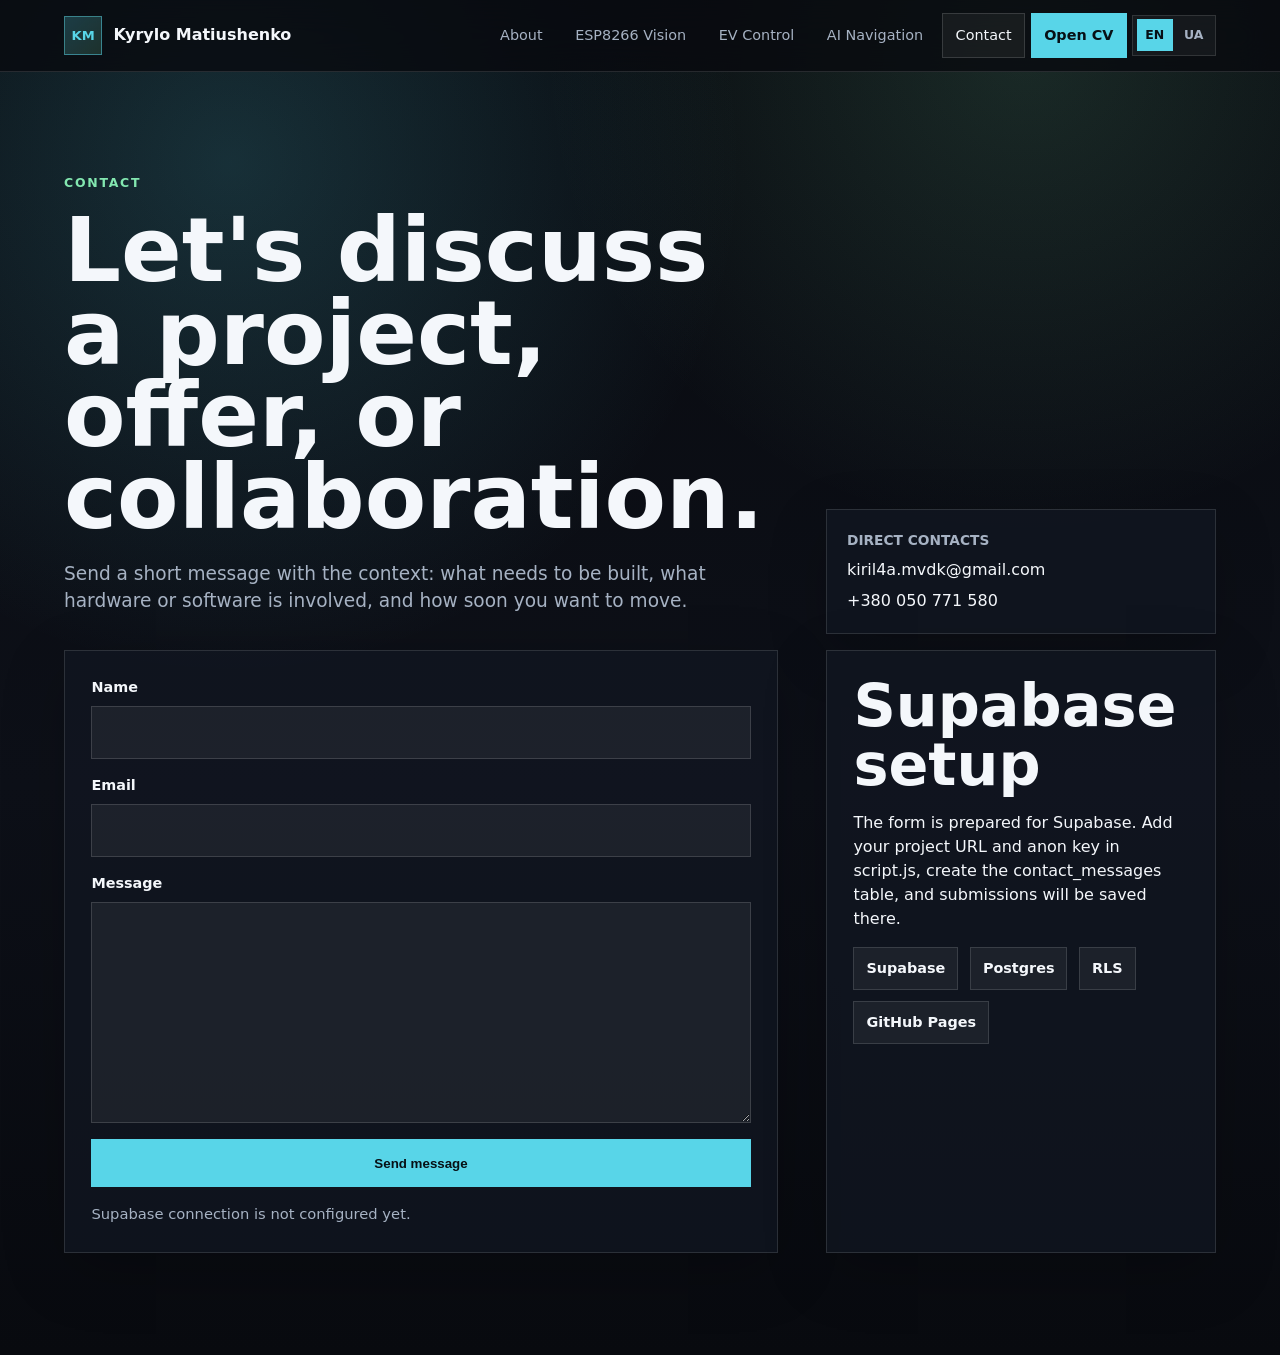
==== contact/index.html @ bcb12115 "contact form" ====
<!doctype html>
<html lang="en">
  <head>
    <meta charset="utf-8">
    <meta name="viewport" content="width=device-width, initial-scale=1">
    <meta name="description" content="Contact Kyrylo Matiushenko for embedded, IoT, and computer vision projects." data-i18n-content="meta.contact.description">
    <title>Contact | Kyrylo Matiushenko</title>
    <link rel="stylesheet" href="../styles.css">
    <script defer src="../script.js"></script>
  </head>
  <body data-page="contact">
    <header class="site-header">
      <a class="brand" href="../"><span class="brand-mark">KM</span><span>Kyrylo Matiushenko</span></a>
      <button class="menu-toggle" type="button" aria-label="Open menu" aria-expanded="false" aria-controls="main-navigation" data-i18n-aria="aria.menu">
        <span></span>
        <span></span>
        <span></span>
      </button>
      <nav id="main-navigation" class="top-nav" aria-label="Main navigation" data-i18n-aria="aria.nav">
        <a href="../" data-i18n="nav.about">About</a>
        <a href="../projects/esp8266-camera/" data-i18n="nav.esp">ESP8266 Vision</a>
        <a href="../projects/ev-conversion/" data-i18n="nav.ev">EV Control</a>
        <a href="../projects/ai-navigation/" data-i18n="nav.ai">AI Navigation</a>
        <a href="./" aria-current="page" data-i18n="nav.contact">Contact</a>
        <a class="nav-cv" href="../Junior Embedded Developer Matiushenko Kyrylo.pdf" data-i18n="nav.cv">Open CV</a>
        <div class="lang-switch" aria-label="Language selector" data-i18n-aria="aria.language">
          <button type="button" data-lang="en" aria-pressed="true">EN</button>
          <button type="button" data-lang="uk" aria-pressed="false">UA</button>
        </div>
      </nav>
    </header>

    <main class="contact-page">
      <section class="contact-hero reveal">
        <div>
          <p class="eyebrow" data-i18n="contact.eyebrow">Contact</p>
          <h1 data-i18n="contact.title">Let's discuss a project, offer, or collaboration.</h1>
          <p class="lead" data-i18n="contact.lead">
            Send a short message with the context: what needs to be built, what hardware or
            software is involved, and how soon you want to move.
          </p>
        </div>
        <aside class="contact-direct">
          <span data-i18n="contact.direct">Direct contacts</span>
          <a href="mailto:kiril4a.mvdk@gmail.com">kiril4a.mvdk@gmail.com</a>
          <a href="tel:+380050771580">+380 050 771 580</a>
        </aside>
      </section>

      <section class="contact-layout">
        <form class="contact-form reveal" data-contact-form>
          <div class="form-row">
            <label for="contact-name" data-i18n="contact.name">Name</label>
            <input id="contact-name" name="name" type="text" autocomplete="name" required>
          </div>
          <div class="form-row">
            <label for="contact-email" data-i18n="contact.email">Email</label>
            <input id="contact-email" name="email" type="email" autocomplete="email" required>
          </div>
          <div class="form-row">
            <label for="contact-message" data-i18n="contact.message">Message</label>
            <textarea id="contact-message" name="message" rows="8" required></textarea>
          </div>
          <input class="form-honeypot" name="company" type="text" tabindex="-1" autocomplete="off" aria-hidden="true">
          <button class="button primary" type="submit" data-i18n="contact.submit">Send message</button>
          <p class="form-status" data-contact-status data-i18n="contact.status.idle">Supabase connection is not configured yet.</p>
        </form>

        <aside class="contact-note reveal">
          <h2 data-i18n="contact.supabase.title">Supabase setup</h2>
          <p data-i18n="contact.supabase.text">
            The form is prepared for Supabase. Add your project URL and anon key in script.js,
            create the contact_messages table, and submissions will be saved there.
          </p>
          <div class="stack-cloud compact">
            <span>Supabase</span>
            <span>Postgres</span>
            <span>RLS</span>
            <span>GitHub Pages</span>
          </div>
        </aside>
      </section>
    </main>
  </body>
</html>
---- styles.css ----
:root {
  color-scheme: dark;
  --bg: #080a0f;
  --panel: #111722;
  --panel-soft: rgba(17, 23, 34, 0.72);
  --text: #f4f7fb;
  --muted: #a6b2c3;
  --line: rgba(255, 255, 255, 0.12);
  --cyan: #58d5e8;
  --green: #83e7b0;
  --amber: #7cc8ff;
  --red: #ef7d7d;
  --shadow: 0 28px 90px rgba(0, 0, 0, 0.45);
  --path-hue: 190;
}

* {
  box-sizing: border-box;
}

html {
  overflow-x: hidden;
  scroll-behavior: smooth;
}

body {
  margin: 0;
  overflow-x: hidden;
  background:
    radial-gradient(circle at 18% 12%, rgba(88, 213, 232, 0.18), transparent 32rem),
    radial-gradient(circle at 80% 4%, rgba(131, 231, 176, 0.14), transparent 30rem),
    linear-gradient(180deg, #080a0f 0%, #0d1018 58%, #080a0f 100%);
  color: var(--text);
  font-family: Inter, ui-sans-serif, system-ui, -apple-system, BlinkMacSystemFont, "Segoe UI", sans-serif;
  line-height: 1.5;
}

body.is-loading {
  overflow: hidden;
}

a {
  color: inherit;
  text-decoration: none;
}

.page-loader {
  position: fixed;
  inset: 0;
  z-index: 100;
  display: grid;
  place-items: center;
  align-content: center;
  gap: 1.4rem;
  background:
    radial-gradient(circle at 50% 42%, rgba(88, 213, 232, 0.2), transparent 22rem),
    #080a0f;
  transition: opacity 520ms ease, visibility 520ms ease;
}

body.is-loaded .page-loader {
  opacity: 0;
  visibility: hidden;
  pointer-events: none;
}

.loader-board {
  position: relative;
  width: 8rem;
  aspect-ratio: 1.45;
  border: 1px solid rgba(88, 213, 232, 0.62);
  background: linear-gradient(135deg, rgba(88, 213, 232, 0.16), rgba(131, 231, 176, 0.08));
  box-shadow: 0 0 54px rgba(88, 213, 232, 0.24);
  animation: loader-float 1400ms ease-in-out infinite;
}

.loader-board::before {
  content: "";
  position: absolute;
  inset: 31% 34%;
  border: 1px solid rgba(244, 247, 251, 0.62);
  background: rgba(244, 247, 251, 0.08);
}

.loader-board span {
  position: absolute;
  width: 0.55rem;
  aspect-ratio: 1;
  background: var(--cyan);
  box-shadow: 0 0 18px rgba(88, 213, 232, 0.8);
  animation: loader-pulse 900ms ease-in-out infinite;
}

.loader-board span:nth-child(1) {
  top: 18%;
  left: 14%;
}

.loader-board span:nth-child(2) {
  top: 20%;
  right: 15%;
  animation-delay: 120ms;
}

.loader-board span:nth-child(3) {
  bottom: 19%;
  left: 20%;
  animation-delay: 240ms;
}

.loader-board span:nth-child(4) {
  right: 18%;
  bottom: 17%;
  animation-delay: 360ms;
}

.page-loader p {
  margin: 0;
  color: var(--muted);
  font-size: 0.86rem;
  font-weight: 800;
  letter-spacing: 0.16em;
  text-transform: uppercase;
}

@keyframes loader-float {
  0%,
  100% {
    transform: translateY(0) rotateX(58deg) rotateZ(-10deg);
  }

  50% {
    transform: translateY(-0.65rem) rotateX(58deg) rotateZ(-6deg);
  }
}

@keyframes loader-pulse {
  0%,
  100% {
    opacity: 0.32;
  }

  50% {
    opacity: 1;
  }
}

.site-header {
  position: sticky;
  top: 0;
  z-index: 20;
  display: flex;
  align-items: center;
  justify-content: space-between;
  gap: 1rem;
  min-height: 72px;
  padding: 0 5vw;
  border-bottom: 1px solid var(--line);
  background: rgba(8, 10, 15, 0.78);
  backdrop-filter: blur(18px);
}

.brand {
  display: inline-flex;
  align-items: center;
  gap: 0.7rem;
  font-weight: 750;
  letter-spacing: 0;
  white-space: nowrap;
}

.brand-mark {
  display: grid;
  width: 2.4rem;
  height: 2.4rem;
  place-items: center;
  border: 1px solid rgba(88, 213, 232, 0.48);
  background: linear-gradient(135deg, rgba(88, 213, 232, 0.24), rgba(131, 231, 176, 0.16));
  color: var(--cyan);
  font-size: 0.82rem;
  font-weight: 800;
}

.top-nav {
  display: flex;
  align-items: center;
  justify-content: flex-end;
  gap: 0.35rem;
  flex-wrap: wrap;
}

.menu-toggle {
  display: none;
  width: 2.75rem;
  height: 2.75rem;
  place-items: center;
  border: 1px solid rgba(88, 213, 232, 0.34);
  background: rgba(255, 255, 255, 0.055);
  color: var(--text);
  cursor: pointer;
}

.menu-toggle span {
  display: block;
  width: 1.15rem;
  height: 2px;
  grid-area: 1 / 1;
  background: currentColor;
  transition: transform 180ms ease, opacity 180ms ease;
}

.menu-toggle span:nth-child(1) {
  transform: translateY(-0.42rem);
}

.menu-toggle span:nth-child(3) {
  transform: translateY(0.42rem);
}

.site-header.is-menu-open .menu-toggle span:nth-child(1) {
  transform: rotate(45deg);
}

.site-header.is-menu-open .menu-toggle span:nth-child(2) {
  opacity: 0;
}

.site-header.is-menu-open .menu-toggle span:nth-child(3) {
  transform: rotate(-45deg);
}

.top-nav a {
  padding: 0.64rem 0.78rem;
  border: 1px solid transparent;
  color: var(--muted);
  font-size: 0.9rem;
  transition: color 180ms ease, border-color 180ms ease, background 180ms ease;
}

.top-nav a:hover,
.top-nav a[aria-current="page"] {
  border-color: rgba(255, 255, 255, 0.14);
  background: rgba(255, 255, 255, 0.05);
  color: var(--text);
}

.top-nav .nav-cv {
  border-color: rgba(88, 213, 232, 0.42);
  background: var(--cyan);
  color: #071015;
  font-weight: 800;
}

.top-nav .nav-cv:hover {
  border-color: rgba(131, 231, 176, 0.58);
  background: var(--green);
  color: #071015;
}

.lang-switch {
  display: inline-flex;
  align-items: center;
  gap: 0.2rem;
  padding: 0.2rem;
  border: 1px solid rgba(255, 255, 255, 0.12);
  background: rgba(255, 255, 255, 0.045);
}

.lang-switch button {
  min-width: 2.25rem;
  min-height: 2rem;
  border: 0;
  background: transparent;
  color: var(--muted);
  cursor: pointer;
  font: inherit;
  font-size: 0.78rem;
  font-weight: 850;
  letter-spacing: 0;
  transition: background 180ms ease, color 180ms ease;
}

.lang-switch button:hover,
.lang-switch button[aria-pressed="true"] {
  background: var(--cyan);
  color: #071015;
}

.hero {
  display: grid;
  grid-template-columns: minmax(0, 0.92fr) minmax(320px, 1.08fr);
  align-items: center;
  gap: clamp(2rem, 5vw, 5.5rem);
  min-height: calc(100vh - 72px);
  padding: 5rem 5vw 3rem;
}

.hero-copy {
  max-width: 720px;
}

.eyebrow {
  margin: 0 0 1rem;
  color: var(--green);
  font-size: 0.78rem;
  font-weight: 800;
  letter-spacing: 0.14em;
  text-transform: uppercase;
}

h1,
h2,
h3,
p {
  margin-top: 0;
}

h1 {
  margin-bottom: 1.3rem;
  font-size: clamp(3rem, 7vw, 6.9rem);
  line-height: 0.92;
  letter-spacing: 0;
}

h2 {
  margin-bottom: 1rem;
  font-size: clamp(2rem, 4.6vw, 4.6rem);
  line-height: 1;
  letter-spacing: 0;
}

h3 {
  font-size: 1.28rem;
  line-height: 1.16;
}

.lead {
  max-width: 58ch;
  color: var(--muted);
  font-size: clamp(1.05rem, 1.45vw, 1.35rem);
}

.button {
  display: inline-flex;
  align-items: center;
  justify-content: center;
  min-height: 48px;
  padding: 0 1.1rem;
  border: 1px solid var(--line);
  font-weight: 760;
  transition: transform 180ms ease, background 180ms ease, border-color 180ms ease;
}

.button:hover {
  transform: translateY(-2px);
}

.button.primary {
  border-color: rgba(88, 213, 232, 0.42);
  background: var(--cyan);
  color: #071015;
}

.button.ghost {
  background: rgba(255, 255, 255, 0.05);
  color: var(--text);
}

.hero-visual {
  position: relative;
  min-height: clamp(420px, 54vh, 620px);
  overflow: visible;
  transform:
    perspective(1200px)
    rotateX(var(--tilt-x, 0deg))
    rotateY(var(--tilt-y, 0deg));
  transform-style: preserve-3d;
  transition: transform 180ms ease-out;
}

.embedded-device {
  position: absolute;
  top: 50%;
  left: 50%;
  width: min(74%, 480px);
  aspect-ratio: 1.45;
  z-index: 3;
  transform:
    translate(-50%, -50%)
    rotateX(var(--device-x, 58deg))
    rotateY(var(--device-y, 0deg))
    rotateZ(var(--device-z, -14deg));
  transform-style: preserve-3d;
  transition: transform 120ms ease-out;
  cursor: grab;
  user-select: none;
  touch-action: none;
}

.embedded-device::before {
  content: "";
  position: absolute;
  inset: 18% 8% 8%;
  z-index: -1;
  background: radial-gradient(ellipse at center, rgba(88, 213, 232, 0.28), rgba(88, 213, 232, 0.08) 42%, transparent 68%);
  filter: blur(26px);
  transform: translateZ(-34px);
  opacity: 0.72;
  pointer-events: none;
}

.embedded-device:active {
  cursor: grabbing;
}

.pcb-board {
  position: absolute;
  inset: 0;
  border: 1px solid rgba(88, 213, 232, 0.58);
  background:
    linear-gradient(90deg, rgba(88, 213, 232, 0.14) 1px, transparent 1px) 0 0 / 34px 34px,
    linear-gradient(0deg, rgba(88, 213, 232, 0.1) 1px, transparent 1px) 0 0 / 34px 34px,
    linear-gradient(135deg, #102b36, #0b1720 62%, #081018);
  box-shadow:
    0 24px 58px rgba(0, 0, 0, 0.42),
    0 0 22px rgba(88, 213, 232, 0.1);
  transform-style: preserve-3d;
}

.pcb-board::before,
.pcb-board::after {
  content: "";
  position: absolute;
  inset: 0;
  border: inherit;
  background: #050a0e;
  transform: translateZ(-18px);
}

.pcb-board::after {
  inset: auto 0 -18px;
  height: 18px;
  background: #04080c;
  transform: rotateX(-90deg);
  transform-origin: top;
}

.chip,
.port,
.trace,
.pin-row,
.status-led {
  position: absolute;
  transform: translateZ(16px);
}

.chip {
  border: 1px solid rgba(244, 247, 251, 0.28);
  background: linear-gradient(135deg, #182532, #090d14);
  box-shadow: 0 14px 30px rgba(0, 0, 0, 0.4);
}

.main-chip {
  left: 34%;
  top: 30%;
  width: 28%;
  height: 34%;
}

.main-chip::before {
  content: "MCU";
  position: absolute;
  inset: 0;
  display: grid;
  place-items: center;
  color: rgba(244, 247, 251, 0.7);
  font-size: 0.76rem;
  font-weight: 900;
  letter-spacing: 0.08em;
}

.radio-chip {
  right: 13%;
  top: 18%;
  width: 18%;
  height: 18%;
}

.port {
  background: linear-gradient(135deg, #d7e7f2, #6e8799);
}

.usb-port {
  left: 4%;
  top: 39%;
  width: 14%;
  height: 22%;
}

.sensor-port {
  right: 7%;
  bottom: 16%;
  width: 20%;
  height: 10%;
}

.trace {
  height: 2px;
  background: rgba(88, 213, 232, 0.68);
  box-shadow: 0 0 16px rgba(88, 213, 232, 0.5);
  transform: translateZ(17px);
}

.trace-a {
  left: 18%;
  top: 46%;
  width: 16%;
}

.trace-b {
  left: 58%;
  top: 38%;
  width: 25%;
  transform: translateZ(17px) rotate(-16deg);
}

.trace-c {
  left: 41%;
  bottom: 22%;
  width: 36%;
}

.trace-d {
  left: 22%;
  top: 24%;
  width: 20%;
  transform: translateZ(17px) rotate(28deg);
}

.pin-row {
  top: 8%;
  bottom: 8%;
  width: 0.38rem;
  background: repeating-linear-gradient(
    to bottom,
    rgba(244, 247, 251, 0.8) 0 0.5rem,
    transparent 0.5rem 1rem
  );
}

.row-left {
  left: 8%;
}

.row-right {
  right: 8%;
}

.status-led {
  width: 0.72rem;
  aspect-ratio: 1;
  border-radius: 50%;
  background: var(--cyan);
  box-shadow: 0 0 20px rgba(88, 213, 232, 0.72);
  animation: led-blink 1500ms ease-in-out infinite;
}

.led-one {
  left: 24%;
  bottom: 18%;
}

.led-two {
  left: 29%;
  bottom: 18%;
  animation-delay: 250ms;
}

.led-three {
  left: 34%;
  bottom: 18%;
  animation-delay: 500ms;
}

@keyframes led-blink {
  0%,
  80%,
  100% {
    opacity: 0.38;
  }

  35% {
    opacity: 1;
  }
}

.stats-band,
.story-section,
.projects-section,
.stack-section,
.project-page {
  padding-inline: 5vw;
}

.stats-band {
  display: grid;
  grid-template-columns: repeat(4, 1fr);
  gap: 1px;
  border-block: 1px solid var(--line);
  background: var(--line);
}

.stats-band div {
  display: grid;
  gap: 0.25rem;
  padding: 1.35rem;
  background: rgba(8, 10, 15, 0.84);
}

.stats-band strong {
  font-size: 1.28rem;
}

.stats-band span {
  color: var(--muted);
  font-size: 0.92rem;
}

.story-section,
.projects-section,
.stack-section {
  overflow-x: clip;
  padding-top: clamp(5rem, 10vw, 8rem);
  padding-bottom: clamp(4rem, 8vw, 7rem);
}

.section-heading {
  max-width: 850px;
  margin-bottom: 2rem;
}

.timeline-item,
.project-card,
.project-main,
.project-side {
  border: 1px solid var(--line);
  background: var(--panel-soft);
  box-shadow: 0 18px 60px rgba(0, 0, 0, 0.2);
}

.timeline {
  position: relative;
  display: grid;
  grid-template-columns: minmax(0, 1fr) clamp(120px, 16vw, 220px) minmax(0, 1fr);
  row-gap: clamp(9rem, 16vw, 14rem);
  column-gap: clamp(2.5rem, 6vw, 5rem);
  --timeline-pad: clamp(5rem, 10vw, 8rem);
  padding-block: var(--timeline-pad);
  --timeline-progress: 0;
}

.timeline-path {
  position: absolute;
  top: var(--timeline-pad);
  left: 50%;
  width: clamp(120px, 16vw, 220px);
  height: calc(100% - (var(--timeline-pad) * 2));
  transform: translateX(-50%);
  pointer-events: none;
  z-index: 0;
  overflow: visible;
}

.timeline-path path {
  fill: none;
  vector-effect: non-scaling-stroke;
}

.timeline-path-base {
  stroke: rgba(255, 255, 255, 0.08);
  stroke-width: 2;
  stroke-dasharray: 2.6 4.2;
}

.timeline-path-progress {
  stroke: hsl(var(--path-hue), 88%, 66%);
  stroke-width: 2.6;
  stroke-dasharray: 2.6 4.2;
  stroke-dashoffset: 0;
  filter: drop-shadow(0 0 10px rgba(88, 213, 232, 0.55));
}

.timeline-item {
  position: relative;
  z-index: 1;
  display: grid;
  grid-template-columns: 1fr;
  gap: 0.7rem;
  min-height: 250px;
  padding: clamp(1.2rem, 2.4vw, 1.8rem);
  opacity: 0;
  transform: translateX(var(--fly-after, -110vw)) translateY(4rem) scale(0.9);
  transition:
    opacity 520ms ease,
    transform 680ms cubic-bezier(0.2, 0.86, 0.22, 1),
    border-color 280ms ease,
    background 280ms ease,
    box-shadow 280ms ease;
}

.timeline-item:nth-of-type(odd) {
  grid-column: 1;
  --fly-before: 110vw;
  --fly-after: -110vw;
}

.timeline-item:nth-of-type(even) {
  grid-column: 3;
  --fly-before: -110vw;
  --fly-after: 110vw;
}

.timeline-item:nth-of-type(1) {
  grid-row: 1;
}

.timeline-item:nth-of-type(2) {
  grid-row: 2;
}

.timeline-item:nth-of-type(3) {
  grid-row: 3;
}

.timeline-item:nth-of-type(4) {
  grid-row: 4;
}

.timeline-item:nth-of-type(5) {
  grid-row: 5;
}

.timeline-item.is-onstage {
  opacity: 0.48;
  transform: translateX(0) translateY(0) scale(0.96);
}

.timeline-item.is-before {
  opacity: 0;
  transform: translateX(var(--fly-before)) translateY(-4rem) scale(0.9);
}

.timeline-item.is-after {
  opacity: 0;
  transform: translateX(var(--fly-after)) translateY(4rem) scale(0.9);
}

.timeline-item.is-active {
  opacity: 1;
  transform: translateY(0) scale(1);
  border-color: rgba(88, 213, 232, 0.44);
  background: rgba(17, 29, 42, 0.82);
  box-shadow: 0 26px 80px rgba(0, 0, 0, 0.32), 0 0 42px rgba(88, 213, 232, 0.08);
}

.timeline-item h3 {
  max-width: 18ch;
  margin-bottom: 0.1rem;
  font-size: clamp(1.35rem, 2.1vw, 2.05rem);
}

.timeline-item p {
  max-width: 58ch;
  margin-bottom: 0;
  font-size: 1rem;
  line-height: 1.62;
}

.timeline-date,
.project-index,
.card-link {
  color: var(--amber);
  font-size: 0.82rem;
  font-weight: 800;
  text-transform: uppercase;
}

.timeline-item p,
.project-card p,
.project-main p,
.project-main li {
  color: var(--muted);
}

.project-grid {
  display: grid;
  grid-template-columns: repeat(3, minmax(0, 1fr));
  gap: 1rem;
}

.project-card {
  display: grid;
  align-content: space-between;
  min-height: 310px;
  padding: 1.35rem;
  transition: transform 180ms ease, border-color 180ms ease, background 180ms ease;
}

.project-card:hover {
  transform: translateY(-4px);
  border-color: rgba(88, 213, 232, 0.42);
  background: rgba(18, 29, 42, 0.82);
}

.stack-cloud {
  display: flex;
  flex-wrap: wrap;
  gap: 0.72rem;
}

.stack-cloud span {
  padding: 0.72rem 0.92rem;
  border: 1px solid rgba(255, 255, 255, 0.13);
  background: rgba(255, 255, 255, 0.055);
  color: var(--text);
  font-weight: 680;
}

.stack-cloud.compact span {
  padding: 0.6rem 0.75rem;
  font-size: 0.9rem;
}

.site-footer {
  display: flex;
  align-items: center;
  justify-content: space-between;
  gap: 1rem;
  padding: 2rem 5vw;
  border-top: 1px solid var(--line);
  color: var(--muted);
}

.site-footer div {
  display: grid;
  gap: 0.3rem;
}

.site-footer strong {
  color: var(--text);
}

.footer-links {
  text-align: right;
}

.footer-links a:hover {
  color: var(--cyan);
}

.project-page {
  min-height: calc(100vh - 72px);
  padding-top: clamp(4rem, 8vw, 7rem);
  padding-bottom: clamp(4rem, 8vw, 7rem);
}

.contact-page {
  min-height: calc(100vh - 72px);
  padding: clamp(4rem, 8vw, 7rem) 5vw clamp(4rem, 8vw, 7rem);
}

.contact-hero,
.contact-layout {
  display: grid;
  grid-template-columns: minmax(0, 1fr) minmax(280px, 390px);
  gap: clamp(1rem, 4vw, 3rem);
}

.contact-hero {
  align-items: end;
  margin-bottom: 1rem;
}

.contact-hero h1 {
  max-width: 920px;
}

.contact-direct,
.contact-form,
.contact-note {
  border: 1px solid var(--line);
  background: var(--panel-soft);
  box-shadow: 0 18px 60px rgba(0, 0, 0, 0.2);
}

.contact-direct {
  display: grid;
  gap: 0.45rem;
  padding: 1.25rem;
}

.contact-direct span {
  color: var(--muted);
  font-size: 0.86rem;
  font-weight: 800;
  text-transform: uppercase;
}

.contact-direct a:hover {
  color: var(--cyan);
}

.contact-form,
.contact-note {
  padding: clamp(1.1rem, 2.6vw, 1.65rem);
}

.contact-form {
  display: grid;
  gap: 1rem;
}

.form-row {
  display: grid;
  gap: 0.45rem;
}

.form-row label {
  color: var(--text);
  font-size: 0.9rem;
  font-weight: 760;
}

.form-row input,
.form-row textarea {
  width: 100%;
  border: 1px solid rgba(255, 255, 255, 0.14);
  background: rgba(255, 255, 255, 0.055);
  color: var(--text);
  font: inherit;
  padding: 0.85rem 0.95rem;
  outline: none;
  resize: vertical;
}

.form-row input:focus,
.form-row textarea:focus {
  border-color: rgba(88, 213, 232, 0.64);
  box-shadow: 0 0 0 3px rgba(88, 213, 232, 0.11);
}

.form-honeypot {
  position: absolute;
  left: -9999px;
  width: 1px;
  height: 1px;
  opacity: 0;
}

.form-status {
  margin: 0;
  color: var(--muted);
  font-size: 0.92rem;
}

.form-status.is-success {
  color: var(--green);
}

.form-status.is-error {
  color: var(--red);
}

.project-hero {
  max-width: 980px;
  margin-bottom: 2rem;
}

.project-hero-with-media {
  display: grid;
  grid-template-columns: minmax(0, 1fr) minmax(260px, clamp(320px, 30vw, 520px));
  align-items: center;
  gap: clamp(1.5rem, 4.5vw, 4.25rem);
  max-width: none;
  min-height: min(660px, calc(100vh - 130px));
}

.project-hero-copy {
  max-width: 980px;
}

.project-hero-media {
  position: relative;
  overflow: hidden;
  width: fit-content;
  max-width: 100%;
  justify-self: center;
  border: 1px solid rgba(88, 213, 232, 0.34);
  background: rgba(255, 255, 255, 0.035);
  box-shadow: 0 20px 64px rgba(0, 0, 0, 0.3);
}

.project-hero-media img {
  display: block;
  width: auto;
  max-width: 100%;
  height: min(72vh, 720px);
  object-fit: contain;
}

.project-layout {
  display: grid;
  grid-template-columns: minmax(0, 1fr) 360px;
  gap: 1rem;
}

.project-main,
.project-side {
  padding: 1.5rem;
}

.project-main ul {
  margin: 0;
  padding-left: 1.2rem;
}

.project-main li + li {
  margin-top: 0.65rem;
}

.feature-list,
.project-facts {
  display: grid;
  gap: 0.8rem;
}

.feature-list {
  grid-template-columns: repeat(3, minmax(0, 1fr));
  margin-bottom: 1.4rem;
}

.feature-list div,
.project-facts div {
  border: 1px solid rgba(255, 255, 255, 0.12);
  background: rgba(255, 255, 255, 0.045);
  padding: 1rem;
}

.feature-list strong,
.project-facts strong {
  display: block;
  margin-bottom: 0.45rem;
  color: var(--text);
  font-size: 0.98rem;
}

.feature-list p,
.project-facts span {
  margin: 0;
  color: var(--muted);
  font-size: 0.92rem;
}

.project-facts {
  margin-top: 1.2rem;
}

.project-facts strong {
  color: var(--cyan);
  font-size: 1.25rem;
}

.reveal {
  opacity: 0;
  transform: translateY(22px);
  transition: opacity 700ms ease, transform 700ms ease;
}

.reveal.is-visible {
  opacity: 1;
  transform: translateY(0);
}

.timeline .timeline-item.is-visible.is-before {
  opacity: 0;
  transform: translateX(var(--fly-before)) translateY(-4rem) scale(0.9);
}

.timeline .timeline-item.is-visible.is-after {
  opacity: 0;
  transform: translateX(var(--fly-after)) translateY(4rem) scale(0.9);
}

.timeline .timeline-item.is-visible.is-onstage {
  opacity: 0.48;
  transform: translateX(0) translateY(0) scale(0.96);
}

.timeline .timeline-item.is-visible.is-active {
  opacity: 1;
  transform: translateX(0) translateY(0) scale(1);
}

@media (max-width: 980px) {
  .site-header {
    align-items: center;
    flex-direction: row;
    flex-wrap: wrap;
    padding-block: 0.85rem;
  }

  .menu-toggle {
    display: grid;
    margin-left: auto;
  }

  .top-nav {
    position: absolute;
    top: calc(100% + 0.75rem);
    right: 5vw;
    left: auto;
    display: grid;
    width: min(20rem, calc(100vw - 10vw));
    max-width: 20rem;
    gap: 0.35rem;
    padding: 0.65rem;
    border: 1px solid var(--line);
    background: rgba(8, 12, 18, 0.96);
    box-shadow: 0 22px 70px rgba(0, 0, 0, 0.38);
    opacity: 0;
    pointer-events: none;
    transform: translateY(-0.6rem);
    transition: opacity 180ms ease, transform 180ms ease;
    backdrop-filter: blur(18px);
  }

  .site-header.is-menu-open .top-nav {
    opacity: 1;
    pointer-events: auto;
    transform: translateY(0);
  }

  .top-nav a,
  .lang-switch {
    width: 100%;
  }

  .top-nav a {
    display: block;
  }

  .lang-switch {
    justify-content: space-between;
  }

  .lang-switch button {
    flex: 1;
  }

  .hero,
  .project-hero-with-media,
  .project-layout,
  .contact-hero,
  .contact-layout {
    grid-template-columns: 1fr;
  }

  .project-hero-with-media {
    min-height: auto;
    align-items: start;
    gap: 2rem;
  }

  .project-hero-media {
    width: fit-content;
    max-width: min(100%, 460px);
    justify-self: start;
  }

  .project-hero-media img {
    width: 100%;
    height: auto;
  }

  .project-page {
    padding-top: clamp(3rem, 10vw, 5rem);
  }

  .contact-page {
    padding-top: clamp(3rem, 10vw, 5rem);
  }

  .contact-hero {
    align-items: start;
  }

  .project-hero {
    max-width: none;
    margin-bottom: 1.4rem;
  }

  .project-layout {
    gap: 0.85rem;
  }

  .project-main,
  .project-side {
    padding: clamp(1rem, 3.5vw, 1.35rem);
  }

  .feature-list {
    grid-template-columns: 1fr;
  }

  .hero {
    min-height: auto;
    padding-top: 3.5rem;
  }

  .hero-visual {
    min-height: 460px;
  }

  .timeline {
    grid-template-columns: 1fr;
    row-gap: 2.2rem;
    --timeline-pad: 2rem;
    padding-block: var(--timeline-pad);
    padding-left: clamp(2.4rem, 9vw, 3.5rem);
  }

  .timeline-path {
    display: block;
    top: var(--timeline-pad);
    left: clamp(0.9rem, 4vw, 1.35rem);
    width: 2.5rem;
    height: calc(100% - (var(--timeline-pad) * 2));
    transform: none;
  }

  .timeline-item:nth-of-type(odd),
  .timeline-item:nth-of-type(even) {
    grid-column: 1;
    margin-top: 0;
  }

  .timeline-item {
    min-height: auto;
    transform: translateY(1.4rem) scale(0.98);
    --fly-before: 0;
    --fly-after: 0;
  }

  .timeline-item h3 {
    max-width: 100%;
  }

  .timeline .timeline-item.is-visible.is-before,
  .timeline .timeline-item.is-visible.is-after,
  .timeline .timeline-item.is-visible.is-onstage {
    opacity: 0.86;
    transform: translateX(0) translateY(0) scale(0.99);
  }

  .timeline .timeline-item.is-visible.is-active {
    opacity: 1;
    transform: translateX(0) translateY(0) scale(1);
  }

  .stats-band,
  .project-grid {
    grid-template-columns: repeat(2, minmax(0, 1fr));
  }
}

@media (max-width: 640px) {
  body {
    overflow-x: hidden;
  }

  .stats-band,
  .story-section,
  .projects-section,
  .stack-section,
  .project-page,
  .contact-page {
    padding-inline: 1rem;
  }

  .site-header {
    padding-inline: 1rem;
  }

  .top-nav {
    right: 1rem;
    left: auto;
    width: min(18rem, calc(100vw - 2rem));
    max-width: 18rem;
  }

  .brand {
    white-space: normal;
  }

  .top-nav a {
    padding: 0.55rem 0.62rem;
    font-size: 0.84rem;
  }

  .hero {
    padding-top: 2.5rem;
  }

  h1 {
    font-size: clamp(2.3rem, 13vw, 3.6rem);
  }

  .project-page h1 {
    font-size: clamp(2.15rem, 12vw, 3.35rem);
  }

  .lead {
    font-size: 1.02rem;
  }

  .hero-visual {
    min-height: 360px;
  }

  .project-hero-with-media {
    gap: 1.45rem;
  }

  .project-hero-media {
    max-width: min(100%, 360px);
    justify-self: center;
  }

  .project-main,
  .project-side,
  .contact-form,
  .contact-note,
  .contact-direct {
    padding: 1rem;
  }

  .project-main p,
  .project-main li {
    font-size: 0.96rem;
    line-height: 1.68;
  }

  .feature-list div,
  .project-facts div {
    padding: 0.9rem;
  }

  .stack-cloud {
    gap: 0.55rem;
  }

  .stack-cloud.compact span {
    padding: 0.55rem 0.65rem;
    font-size: 0.84rem;
  }

  .site-footer {
    flex-direction: column;
    align-items: flex-start;
  }

  .stats-band,
  .project-grid {
    grid-template-columns: 1fr;
  }

  .footer-links {
    text-align: left;
  }
}

@media (prefers-reduced-motion: reduce) {
  *,
  *::before,
  *::after {
    scroll-behavior: auto !important;
    transition-duration: 0.001ms !important;
    animation-duration: 0.001ms !important;
  }

  .reveal {
    opacity: 1;
    transform: none;
  }
}
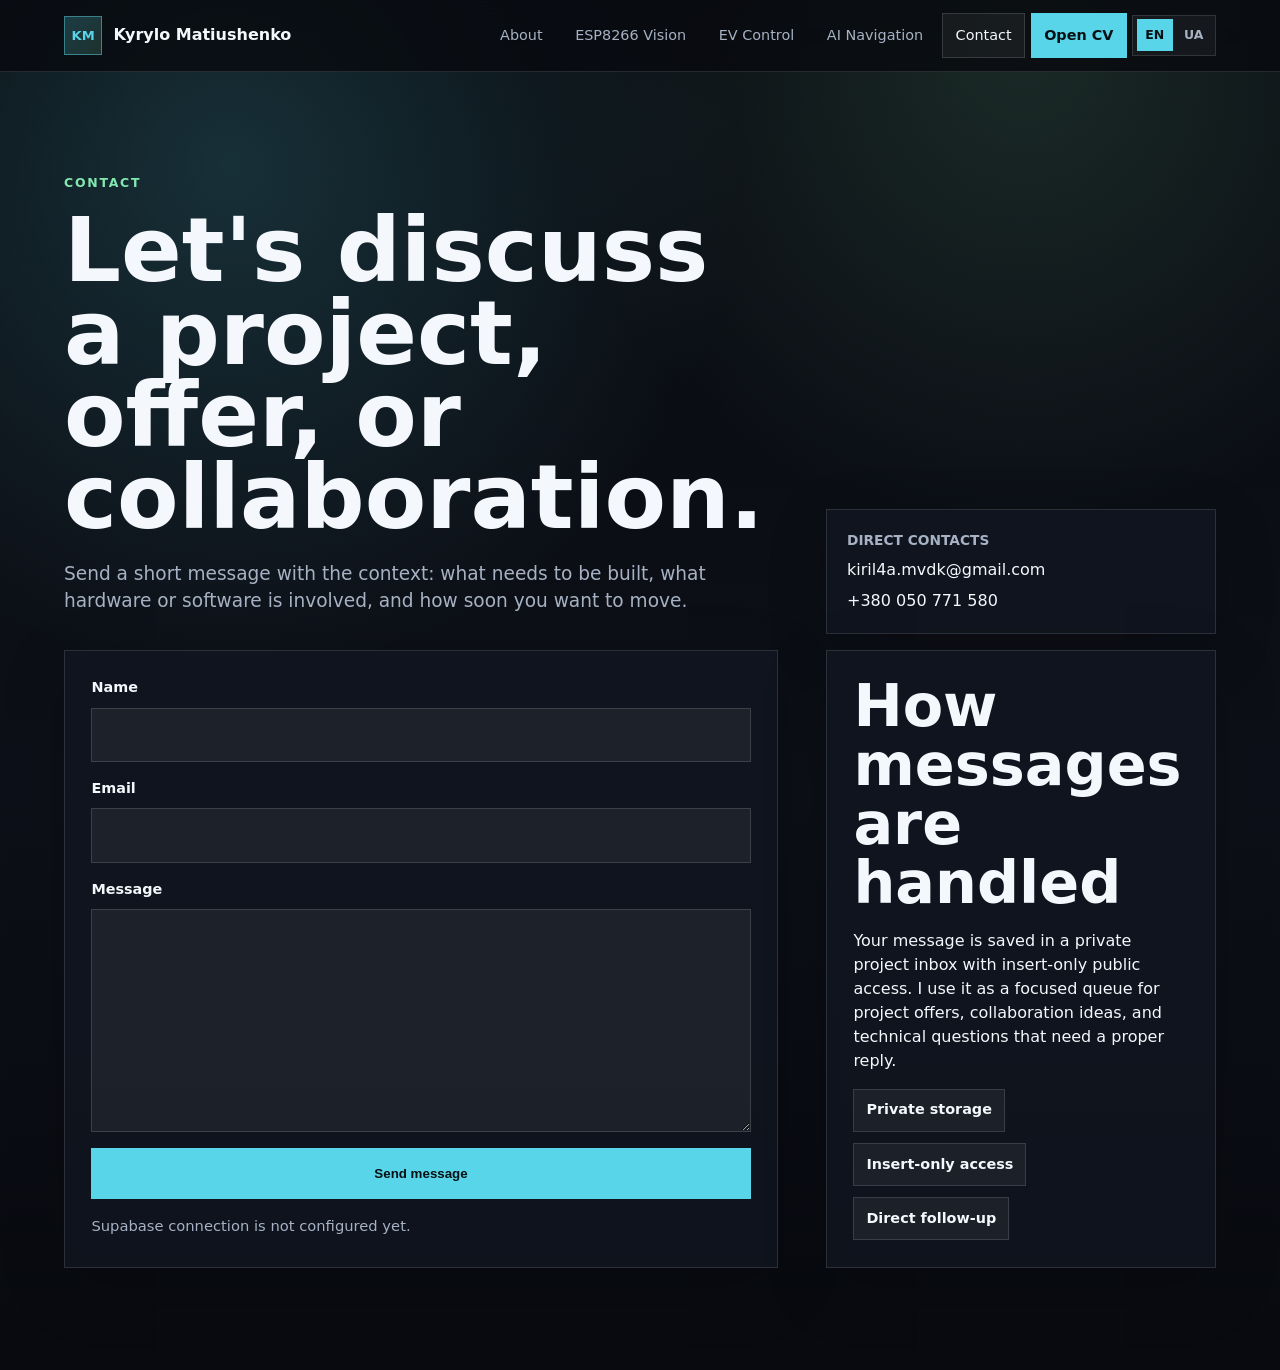
==== commit 7e871518: "message form change" ====
--- a/contact/index.html
+++ b/contact/index.html
@@ -67,16 +67,16 @@
         </form>
 
         <aside class="contact-note reveal">
-          <h2 data-i18n="contact.supabase.title">Supabase setup</h2>
+          <h2 data-i18n="contact.supabase.title">How messages are handled</h2>
           <p data-i18n="contact.supabase.text">
-            The form is prepared for Supabase. Add your project URL and anon key in script.js,
-            create the contact_messages table, and submissions will be saved there.
+            Your message is saved in a private project inbox with insert-only public access.
+            I use it as a focused queue for project offers, collaboration ideas, and technical
+            questions that need a proper reply.
           </p>
           <div class="stack-cloud compact">
-            <span>Supabase</span>
-            <span>Postgres</span>
-            <span>RLS</span>
-            <span>GitHub Pages</span>
+            <span data-i18n="contact.chip.storage">Private storage</span>
+            <span data-i18n="contact.chip.access">Insert-only access</span>
+            <span data-i18n="contact.chip.reply">Direct follow-up</span>
           </div>
         </aside>
       </section>
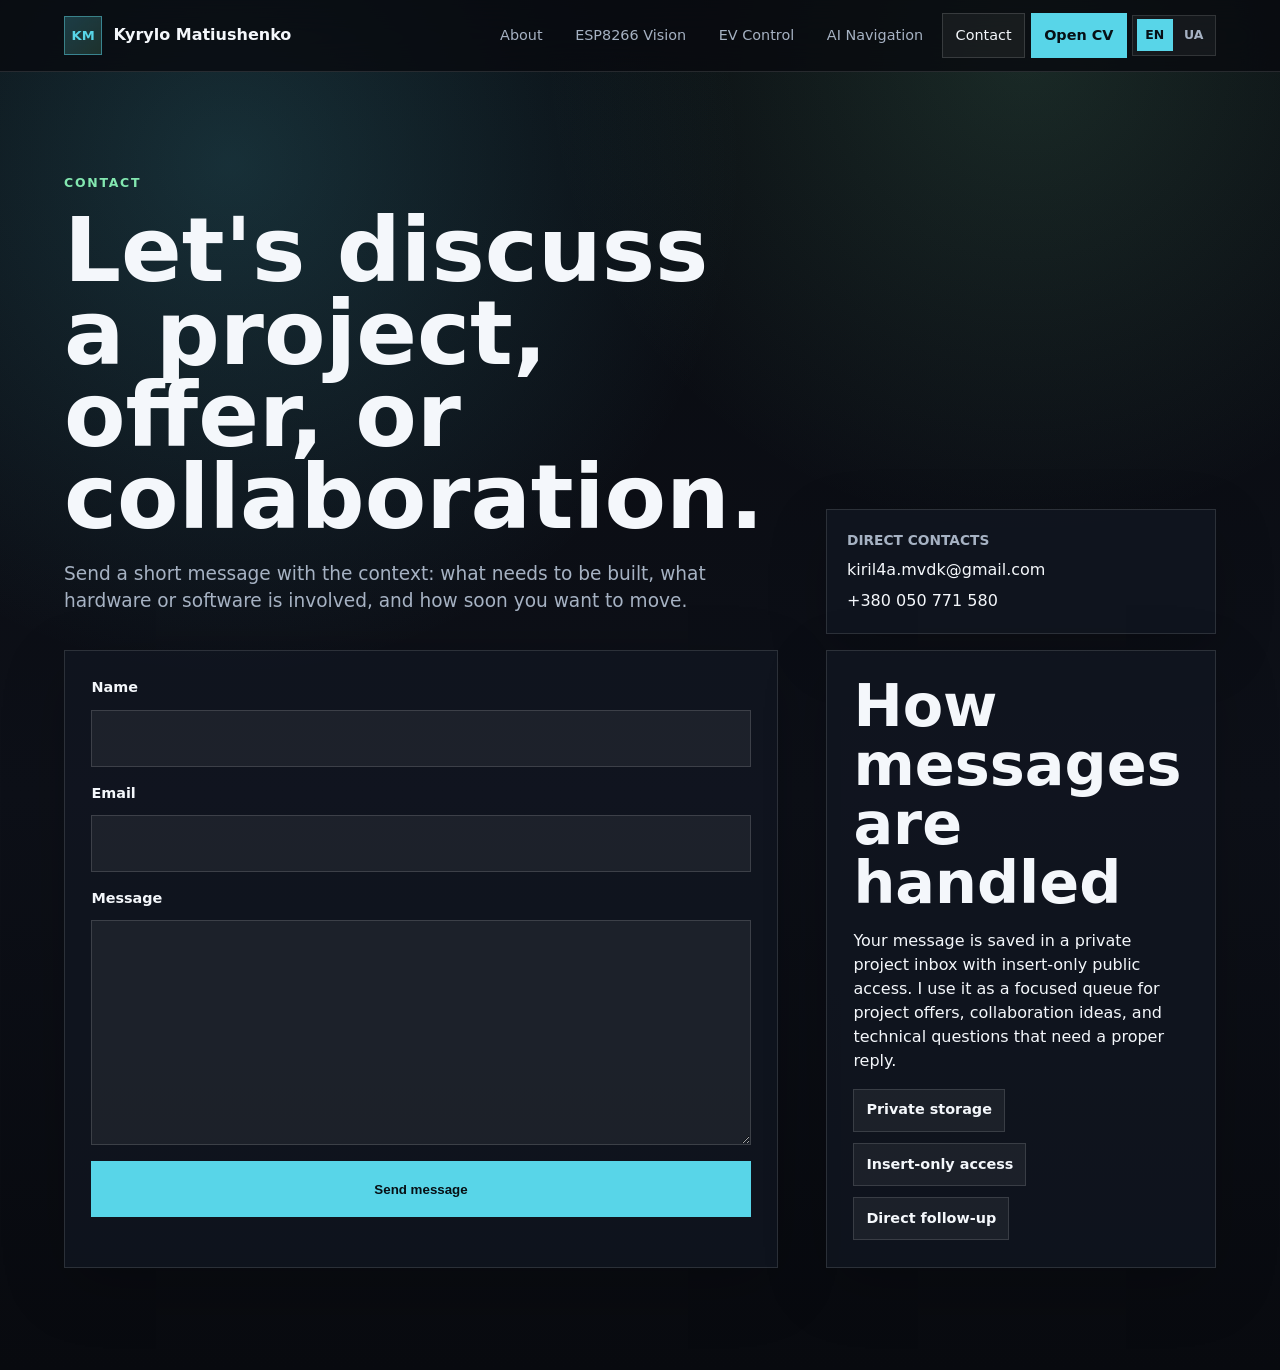
==== commit 400a9e22: "small UI fix" ====
--- a/contact/index.html
+++ b/contact/index.html
@@ -63,7 +63,7 @@
           </div>
           <input class="form-honeypot" name="company" type="text" tabindex="-1" autocomplete="off" aria-hidden="true">
           <button class="button primary" type="submit" data-i18n="contact.submit">Send message</button>
-          <p class="form-status" data-contact-status data-i18n="contact.status.idle">Supabase connection is not configured yet.</p>
+          <p class="form-status" data-contact-status aria-live="polite"></p>
         </form>
 
         <aside class="contact-note reveal">
--- a/styles.css
+++ b/styles.css
@@ -876,6 +876,11 @@
   gap: clamp(1rem, 4vw, 3rem);
 }
 
+.contact-hero > *,
+.contact-layout > * {
+  min-width: 0;
+}
+
 .contact-hero {
   align-items: end;
   margin-bottom: 1rem;
@@ -888,6 +893,7 @@
 .contact-direct,
 .contact-form,
 .contact-note {
+  min-width: 0;
   border: 1px solid var(--line);
   background: var(--panel-soft);
   box-shadow: 0 18px 60px rgba(0, 0, 0, 0.2);
@@ -908,6 +914,24 @@
 
 .contact-direct a:hover {
   color: var(--cyan);
+}
+
+.contact-direct a,
+.contact-note p,
+.form-status,
+.stack-cloud span {
+  overflow-wrap: anywhere;
+}
+
+.contact-note h2 {
+  overflow-wrap: normal;
+  word-break: normal;
+  hyphens: none;
+}
+
+html[lang="uk"] .contact-note h2 {
+  font-size: clamp(1.55rem, 3vw, 2.45rem);
+  line-height: 1.08;
 }
 
 .contact-form,
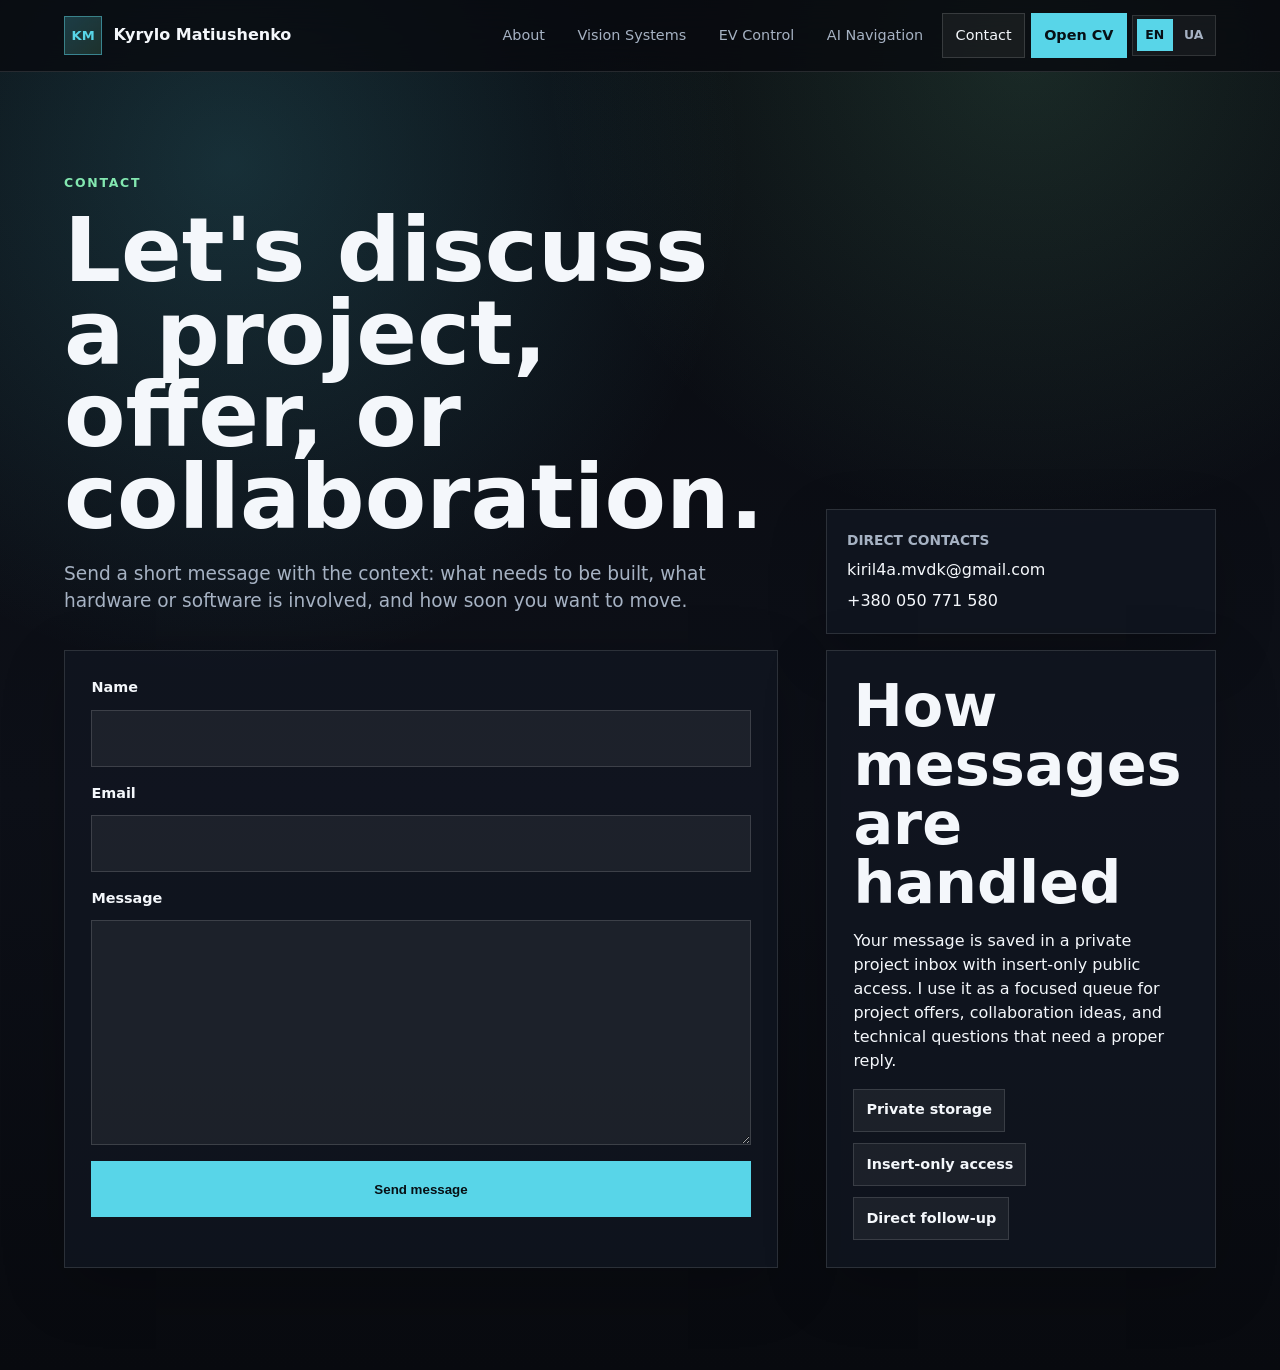
==== commit 0b36f389: "CV update to stm32" ====
--- a/contact/index.html
+++ b/contact/index.html
@@ -6,7 +6,7 @@
     <meta name="description" content="Contact Kyrylo Matiushenko for embedded, IoT, and computer vision projects." data-i18n-content="meta.contact.description">
     <title>Contact | Kyrylo Matiushenko</title>
     <link rel="stylesheet" href="../styles.css">
-    <script defer src="../script.js"></script>
+    <script defer src="../script.js?v=20260713-vision-details"></script>
   </head>
   <body data-page="contact">
     <header class="site-header">
@@ -18,7 +18,7 @@
       </button>
       <nav id="main-navigation" class="top-nav" aria-label="Main navigation" data-i18n-aria="aria.nav">
         <a href="../" data-i18n="nav.about">About</a>
-        <a href="../projects/esp8266-camera/" data-i18n="nav.esp">ESP8266 Vision</a>
+        <a href="../projects/esp8266-camera/" data-i18n="nav.esp">Vision Systems</a>
         <a href="../projects/ev-conversion/" data-i18n="nav.ev">EV Control</a>
         <a href="../projects/ai-navigation/" data-i18n="nav.ai">AI Navigation</a>
         <a href="./" aria-current="page" data-i18n="nav.contact">Contact</a>
--- a/styles.css
+++ b/styles.css
@@ -1092,6 +1092,375 @@
 .project-facts strong {
   color: var(--cyan);
   font-size: 1.25rem;
+}
+
+.vision-project-page {
+  padding-top: clamp(1.5rem, 4vw, 3.5rem);
+}
+
+.vision-selector-wrap {
+  display: grid;
+  grid-template-columns: minmax(0, 0.8fr) minmax(440px, 1.2fr);
+  align-items: end;
+  gap: clamp(1.5rem, 5vw, 5rem);
+  margin-bottom: clamp(3rem, 7vw, 6rem);
+}
+
+.vision-selector-copy h1 {
+  max-width: 760px;
+  margin-bottom: clamp(1.8rem, 3vw, 2.8rem);
+  font-size: clamp(2.4rem, 5vw, 5.8rem);
+}
+
+.vision-selector-copy > p:not(.eyebrow) {
+  max-width: 650px;
+  margin: 0;
+  color: var(--muted);
+  line-height: 1.72;
+}
+
+.vision-selector-copy .vision-selector-note {
+  margin-top: 1rem;
+  color: rgba(166, 178, 195, 0.76);
+  font-size: 0.9rem;
+}
+
+.project-context {
+  max-width: 900px;
+  margin: 1.25rem 0 0;
+  color: var(--muted);
+  font-size: clamp(0.98rem, 1.25vw, 1.08rem);
+  line-height: 1.75;
+}
+
+.npu-performance {
+  display: grid;
+  grid-template-columns: minmax(150px, 0.32fr) minmax(0, 1fr);
+  gap: 1.2rem;
+  align-items: center;
+  max-width: 900px;
+  margin-top: 1.4rem;
+  padding: 1rem 1.15rem;
+  border: 1px solid rgba(131, 231, 176, 0.34);
+  background: linear-gradient(135deg, rgba(131, 231, 176, 0.1), rgba(88, 213, 232, 0.045));
+}
+
+.npu-performance strong {
+  color: var(--green);
+  font-size: clamp(1.1rem, 2vw, 1.55rem);
+}
+
+.npu-performance p {
+  margin: 0;
+  color: var(--muted);
+  font-size: 0.9rem;
+  line-height: 1.6;
+}
+
+.vision-switch {
+  position: relative;
+  isolation: isolate;
+  display: grid;
+  grid-template-columns: repeat(2, minmax(0, 1fr));
+  min-height: 96px;
+  padding: 7px;
+  overflow: hidden;
+  border: 1px solid rgba(255, 255, 255, 0.2);
+  border-radius: 30px;
+  background:
+    linear-gradient(135deg, rgba(255, 255, 255, 0.13), rgba(255, 255, 255, 0.035)),
+    rgba(9, 14, 23, 0.58);
+  box-shadow:
+    inset 0 1px 0 rgba(255, 255, 255, 0.16),
+    0 22px 70px rgba(0, 0, 0, 0.32);
+  backdrop-filter: blur(24px) saturate(145%);
+  -webkit-backdrop-filter: blur(24px) saturate(145%);
+}
+
+.vision-switch::after {
+  content: "";
+  position: absolute;
+  inset: 0;
+  z-index: -2;
+  background:
+    radial-gradient(circle at 20% 0%, rgba(88, 213, 232, 0.2), transparent 45%),
+    radial-gradient(circle at 100% 100%, rgba(131, 231, 176, 0.12), transparent 44%);
+  pointer-events: none;
+}
+
+.vision-switch-droplet {
+  position: absolute;
+  top: 7px;
+  bottom: 7px;
+  left: 7px;
+  z-index: -1;
+  width: calc(50% - 7px);
+  border: 1px solid rgba(255, 255, 255, 0.28);
+  border-radius: 24px 28px 26px 30px;
+  background:
+    linear-gradient(145deg, rgba(255, 255, 255, 0.2), rgba(88, 213, 232, 0.11) 55%, rgba(255, 255, 255, 0.08));
+  box-shadow:
+    inset 0 1px 1px rgba(255, 255, 255, 0.3),
+    inset 0 -10px 30px rgba(88, 213, 232, 0.08),
+    0 8px 28px rgba(0, 0, 0, 0.24),
+    0 0 32px rgba(88, 213, 232, 0.1);
+  transform: translateX(0) rotate(-0.35deg);
+  transition: transform 520ms cubic-bezier(0.22, 1, 0.36, 1), border-radius 520ms ease;
+}
+
+.vision-switch[data-active="esp8266"] .vision-switch-droplet {
+  border-radius: 29px 24px 30px 25px;
+  transform: translateX(100%) rotate(0.35deg);
+}
+
+.vision-switch button {
+  display: grid;
+  align-content: center;
+  gap: 0.28rem;
+  min-width: 0;
+  padding: 0.85rem 1rem;
+  border: 0;
+  background: transparent;
+  color: var(--muted);
+  font: inherit;
+  text-align: left;
+  cursor: pointer;
+  transition: color 260ms ease, transform 260ms ease;
+}
+
+.vision-switch button:hover {
+  color: var(--text);
+}
+
+.vision-switch button:focus-visible {
+  outline: 2px solid var(--cyan);
+  outline-offset: -5px;
+  border-radius: 23px;
+}
+
+.vision-switch button[aria-selected="true"] {
+  color: var(--text);
+}
+
+.vision-switch button small {
+  color: var(--cyan);
+  font-size: 0.69rem;
+  font-weight: 800;
+  letter-spacing: 0.12em;
+  text-transform: uppercase;
+}
+
+.vision-switch button span {
+  overflow: hidden;
+  font-size: clamp(0.86rem, 1.4vw, 1.05rem);
+  font-weight: 750;
+  text-overflow: ellipsis;
+  white-space: nowrap;
+}
+
+.project-variant[hidden] {
+  display: none;
+}
+
+.project-variant.is-entering-next {
+  animation: vision-panel-next 560ms cubic-bezier(0.22, 1, 0.36, 1) both;
+}
+
+.project-variant.is-entering-prev {
+  animation: vision-panel-prev 560ms cubic-bezier(0.22, 1, 0.36, 1) both;
+}
+
+@keyframes vision-panel-next {
+  from { opacity: 0; transform: translateX(48px); }
+  to { opacity: 1; transform: translateX(0); }
+}
+
+@keyframes vision-panel-prev {
+  from { opacity: 0; transform: translateX(-48px); }
+  to { opacity: 1; transform: translateX(0); }
+}
+
+.project-display-title {
+  max-width: 1050px;
+  margin: 0 0 1rem;
+  font-size: clamp(2.6rem, 6.5vw, 7.2rem);
+  line-height: 0.96;
+  letter-spacing: -0.055em;
+}
+
+.vision-architecture {
+  margin: 0 0 1rem;
+  padding: clamp(1.3rem, 3vw, 2.2rem);
+  border: 1px solid rgba(88, 213, 232, 0.22);
+  background:
+    linear-gradient(135deg, rgba(88, 213, 232, 0.07), transparent 52%),
+    rgba(17, 23, 34, 0.72);
+  box-shadow: var(--shadow);
+}
+
+.architecture-heading {
+  display: flex;
+  align-items: end;
+  justify-content: space-between;
+  gap: 2rem;
+  margin-bottom: 1.5rem;
+}
+
+.architecture-heading h2 {
+  max-width: 760px;
+  margin: 0;
+}
+
+.architecture-flow {
+  display: grid;
+  grid-template-columns: minmax(0, 1fr) auto minmax(0, 1fr) auto minmax(0, 1fr) auto minmax(0, 1fr);
+  align-items: stretch;
+  gap: 0.65rem;
+}
+
+.architecture-node {
+  display: grid;
+  align-content: space-between;
+  min-height: 150px;
+  padding: 1rem;
+  border: 1px solid var(--line);
+  background: rgba(255, 255, 255, 0.04);
+}
+
+.architecture-node.is-accent {
+  border-color: rgba(131, 231, 176, 0.42);
+  background: rgba(131, 231, 176, 0.08);
+}
+
+.node-number {
+  color: var(--cyan);
+  font-family: ui-monospace, SFMono-Regular, Consolas, monospace;
+  font-size: 0.76rem;
+}
+
+.architecture-node strong {
+  margin: 1.5rem 0 0.35rem;
+  font-size: clamp(0.92rem, 1.4vw, 1.08rem);
+}
+
+.architecture-node small {
+  color: var(--muted);
+  line-height: 1.45;
+}
+
+.architecture-link {
+  align-self: center;
+  color: var(--cyan);
+  font-size: 1.3rem;
+}
+
+.project-main > h2:not(:first-child) {
+  margin-top: clamp(2.6rem, 5vw, 4.5rem);
+}
+
+.feature-list.protocol-list,
+.feature-list.software-feature-list {
+  grid-template-columns: repeat(2, minmax(0, 1fr));
+}
+
+.processing-pipeline {
+  display: grid;
+  grid-template-columns: repeat(2, minmax(0, 1fr));
+  gap: 0.8rem;
+  margin: 1.4rem 0 0;
+  padding: 0;
+  list-style: none;
+}
+
+.processing-pipeline li {
+  display: grid;
+  grid-template-columns: 2.5rem minmax(0, 1fr);
+  gap: 0.8rem;
+  align-items: start;
+  margin: 0 !important;
+  padding: 1rem;
+  border: 1px solid rgba(255, 255, 255, 0.12);
+  background: rgba(255, 255, 255, 0.045);
+}
+
+.processing-pipeline li:last-child {
+  grid-column: 1 / -1;
+}
+
+.processing-pipeline strong {
+  color: var(--cyan);
+  font-family: ui-monospace, SFMono-Regular, Consolas, monospace;
+  font-size: 0.82rem;
+}
+
+.processing-pipeline span {
+  color: var(--muted);
+  font-size: 0.92rem;
+  line-height: 1.65;
+}
+
+@media (max-width: 980px) {
+  .vision-selector-wrap {
+    grid-template-columns: 1fr;
+  }
+
+  .architecture-flow {
+    grid-template-columns: 1fr;
+  }
+
+  .architecture-node {
+    min-height: 120px;
+  }
+
+  .architecture-link {
+    justify-self: center;
+    transform: rotate(90deg);
+  }
+
+  .processing-pipeline {
+    grid-template-columns: 1fr;
+  }
+
+  .processing-pipeline li:last-child {
+    grid-column: auto;
+  }
+}
+
+@media (max-width: 620px) {
+  .vision-switch {
+    min-height: 82px;
+    border-radius: 24px;
+  }
+
+  .vision-switch button {
+    padding: 0.65rem 0.55rem;
+  }
+
+  .vision-switch button small {
+    font-size: 0.57rem;
+    letter-spacing: 0.07em;
+  }
+
+  .vision-switch button span {
+    font-size: 0.72rem;
+  }
+
+  .architecture-heading {
+    display: block;
+  }
+
+  .project-display-title {
+    font-size: clamp(2.25rem, 13vw, 3.6rem);
+  }
+
+  .feature-list.protocol-list,
+  .feature-list.software-feature-list {
+    grid-template-columns: 1fr;
+  }
+
+  .npu-performance {
+    grid-template-columns: 1fr;
+  }
 }
 
 .reveal {
